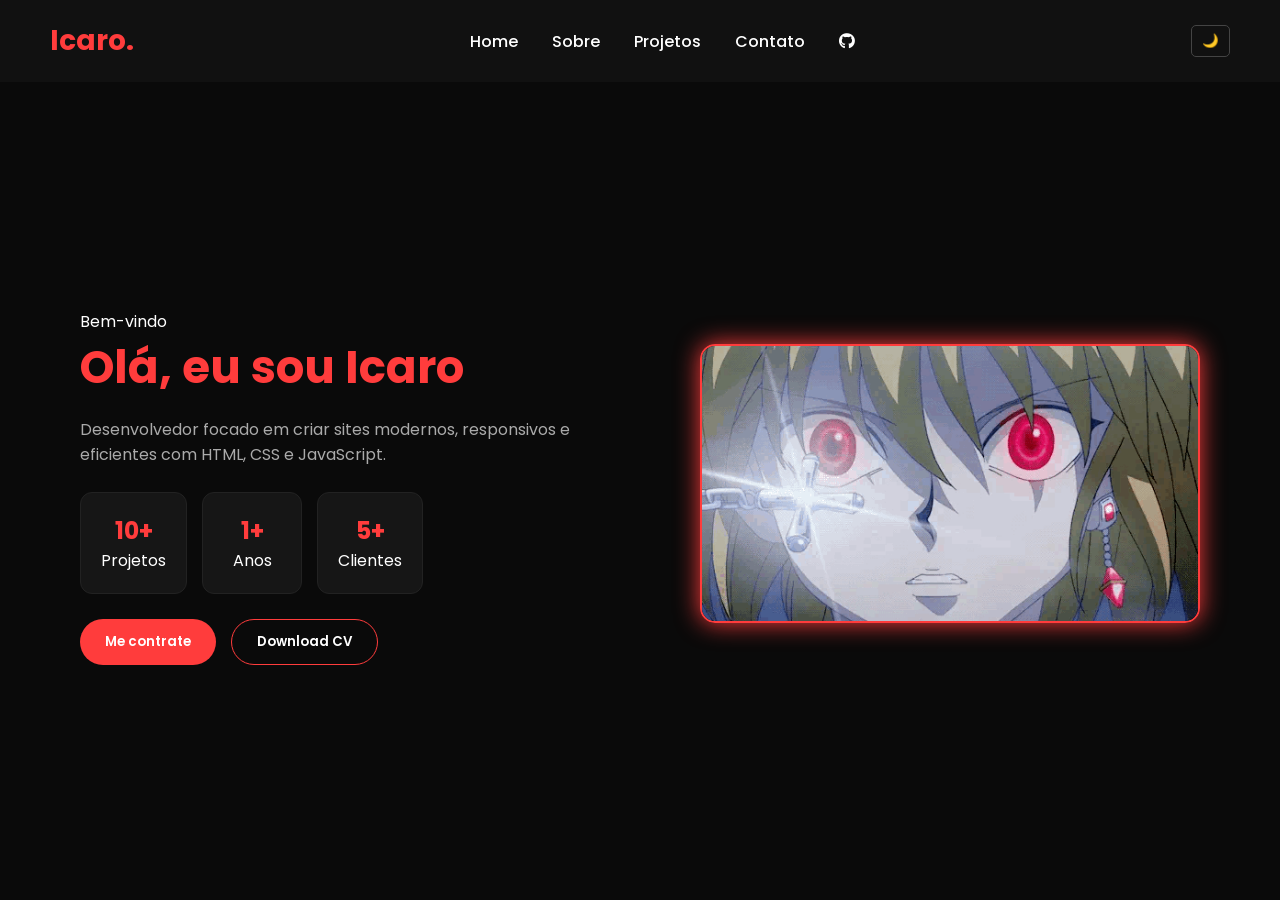
==== index.html @ 9171d2b3 "portfolio" ====
<!DOCTYPE html>
<html lang="pt-BR">
<head>
    <link href="https://fonts.googleapis.com/css2?family=Poppins:wght@300;400;600;700&display=swap" rel="stylesheet">
    <link rel="stylesheet" href="https://cdnjs.cloudflare.com/ajax/libs/font-awesome/6.4.2/css/all.min.css">
  <meta charset="UTF-8">
  <title>Portfólio</title>
  <link rel="stylesheet" href="style.css">
</head>
<body>

  <!-- NAVBAR -->
  <header class="navbar">
    <h1 class="logo">Icaro.</h1>
   <nav>
  <a href="#">Home</a>
  <a href="#">Sobre</a>
  <a href="#">Projetos</a>
  <a href="#">Contato</a>
  <a href="https://github.com/SynxGM" target="_blank" class="github-link">
    <i class="fa-brands fa-github"></i>
  </a>
</nav>
    <button id="toggleTema">🌙</button>
  </header>

  <!-- HERO -->
  <section class="hero">
    <div class="texto">
      <p>Bem-vindo</p>
      <h2>Olá, eu sou Icaro</h2>
      <p class="desc">
        Desenvolvedor focado em criar sites modernos,
        responsivos e eficientes com HTML, CSS e JavaScript.
      </p>

      <!-- CARDS -->
      <div class="cards">
        <div class="card">
          <h3>10+</h3>
          <p>Projetos</p>
        </div>
        <div class="card">
          <h3>1+</h3>
          <p>Anos</p>
        </div>
        <div class="card">
          <h3>5+</h3>
          <p>Clientes</p>
        </div>
      </div>

      <!-- BOTÕES -->
      <div class="botoes">
        <button class="btn">Me contrate</button>
        <button class="btn-outline">Download CV</button>
      </div>
    </div>

    <!-- IMAGEM -->
    <div class="imagem">
  <img src="imagem.gif" alt="">
</div>

</body>
<script src="script.js"></script>
</html>
---- style.css ----
/* =========================================
   1. RESET E CONFIGURAÇÕES GERAIS
   ========================================= */
* {
  margin: 0;
  padding: 0;
  box-sizing: border-box;
  font-family: 'Poppins', sans-serif; /* A fonte que você importou */
}

/* PADRÃO: MODO ESCURO (Dark Mode por padrão) */
body {
  background: #0a0a0a;
  color: white;
  transition: background 0.3s, color 0.3s;
}

/* =========================================
   2. NAVBAR
   ========================================= */
.navbar {
  display: flex;
  justify-content: space-between;
  align-items: center;
  padding: 20px 50px;
  background: #111;
  transition: 0.3s;
}

.logo {
  color: #ff3c3c;
  font-weight: 700;
  font-size: 28px;
}

nav a {
  margin: 0 15px;
  text-decoration: none;
  color: white; /* Cor no modo escuro */
  font-weight: 500;
  font-size: 16px;
  transition: 0.3s;
}

nav a:hover {
  color: #ff3c3c;
}

#toggleTema {
  cursor: pointer;
  background: transparent;
  border: 1px solid #444;
  padding: 5px 10px;
  border-radius: 5px;
  color: white;
}

/* =========================================
   3. HERO SECTION (CONTEÚDO PRINCIPAL)
   ========================================= */
.hero {
  display: flex;
  justify-content: space-around;
  align-items: center;
  height: 90vh;
  padding: 20px;
}

.texto h2 {
  color: #ff3c3c;
  font-size: 45px;
  font-weight: 700;
}

.desc {
  margin: 15px 0;
  color: #aaa;
  max-width: 500px;
}

/* CARDS */
.cards {
  display: flex;
  gap: 15px;
  margin: 25px 0;
}

.card {
  background: #161616;
  padding: 20px;
  border-radius: 12px;
  text-align: center;
  border: 1px solid #222;
  min-width: 100px;
}

.card h3 {
  color: #ff3c3c;
  font-size: 24px;
}

/* BOTÕES */
.botoes {
  display: flex;
  gap: 15px;
}

.btn {
  background: #ff3c3c;
  border: none;
  padding: 12px 25px;
  color: white;
  border-radius: 25px;
  cursor: pointer;
  font-weight: 600;
  transition: 0.3s;
}

.btn-outline {
  background: transparent;
  border: 1px solid #ff3c3c;
  padding: 12px 25px;
  color: white;
  border-radius: 25px;
  cursor: pointer;
  font-weight: 600;
  transition: 0.3s;
}

.btn:hover, .btn-outline:hover {
  transform: translateY(-3px);
  box-shadow: 0 5px 15px rgba(255, 60, 60, 0.4);
}

/* =========================================
   4. IMAGEM COM GLOW
   ========================================= */
.imagem img {
  width: 500px; /* Ajustado para um tamanho bom, mude se quiser */
  max-width: 100%;
  border-radius: 15px;
  border: 2px solid #ff3c3c;
  box-shadow: 0 0 25px #ff3c3c;
  transition: 0.4s;
}

.imagem img:hover {
  transform: scale(1.03);
  box-shadow: 0 0 45px #ff3c3c;
}

/* =========================================
   5. ☀️ MODO CLARO (Ativado via Classe .dark)
   ========================================= */

/* Quando o body tiver a classe .dark, estas regras sobrescrevem as de cima */
.dark {
  background: #f5f5f5;
  color: #111;
}

.dark .navbar {
  background: #ffffff;
  box-shadow: 0 2px 10px rgba(0,0,0,0.1);
}

.dark nav a {
  color: #333;
}

.dark .card {
  background: white;
  border: 1px solid #ddd;
  color: #111;
}

.dark .desc {
  color: #555;
}

.dark .btn-outline {
  color: #333;
}

.dark #toggleTema {
  color: black;
  border-color: #ccc;
}
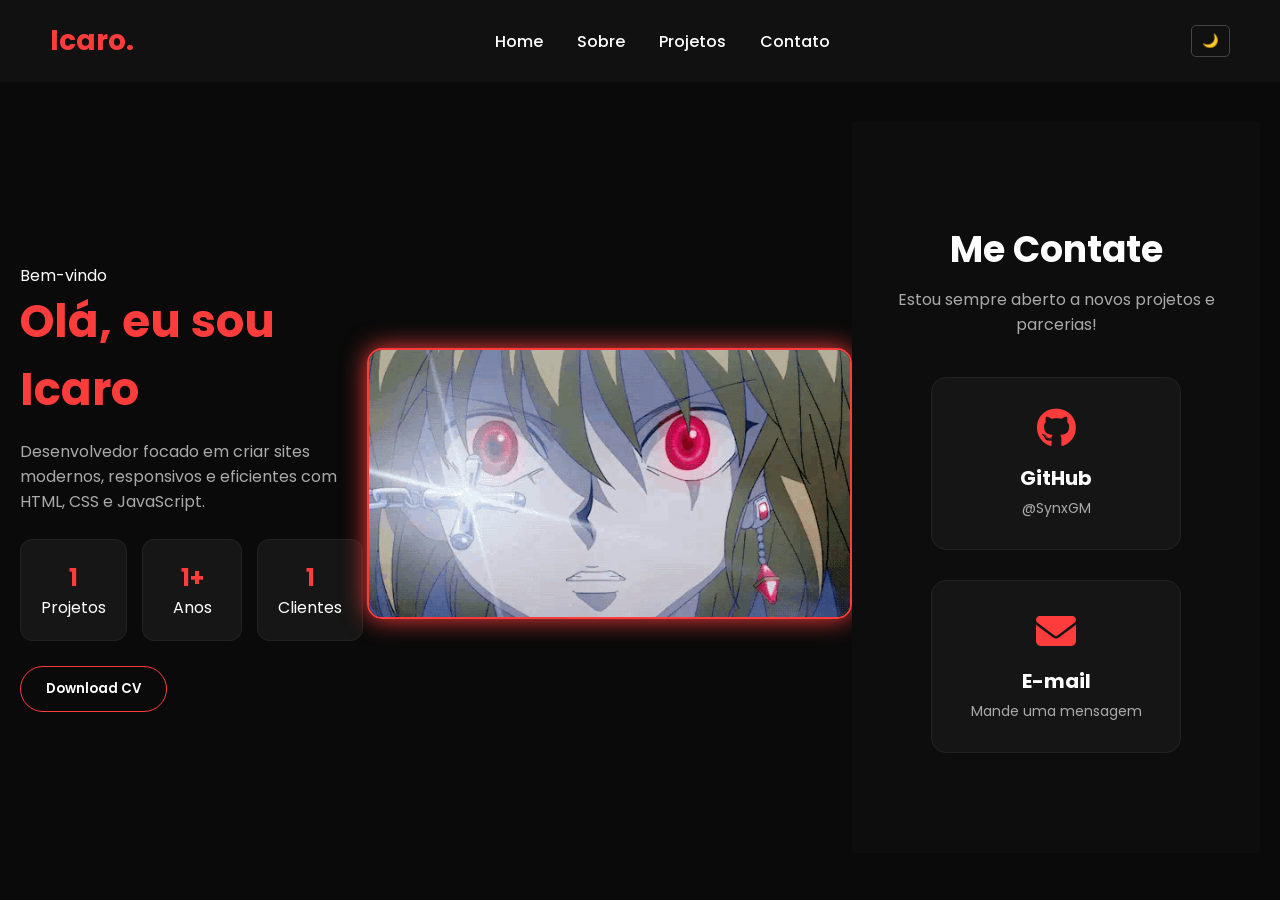
==== commit 4229f276: "Portfolio 1.1" ====
--- a/index.html
+++ b/index.html
@@ -12,14 +12,11 @@
   <!-- NAVBAR -->
   <header class="navbar">
     <h1 class="logo">Icaro.</h1>
-   <nav>
+  <nav>
   <a href="#">Home</a>
-  <a href="#">Sobre</a>
+  <a href="sobre.html" target="_blank">Sobre</a> 
   <a href="#">Projetos</a>
   <a href="#">Contato</a>
-  <a href="https://github.com/SynxGM" target="_blank" class="github-link">
-    <i class="fa-brands fa-github"></i>
-  </a>
 </nav>
     <button id="toggleTema">🌙</button>
   </header>
@@ -37,7 +34,7 @@
       <!-- CARDS -->
       <div class="cards">
         <div class="card">
-          <h3>10+</h3>
+          <h3>1</h3>
           <p>Projetos</p>
         </div>
         <div class="card">
@@ -45,14 +42,13 @@
           <p>Anos</p>
         </div>
         <div class="card">
-          <h3>5+</h3>
+          <h3>1</h3>
           <p>Clientes</p>
         </div>
       </div>
 
       <!-- BOTÕES -->
       <div class="botoes">
-        <button class="btn">Me contrate</button>
         <button class="btn-outline">Download CV</button>
       </div>
     </div>
@@ -64,4 +60,24 @@
 
 </body>
 <script src="script.js"></script>
-</html>+</html>
+<section class="contato" id="contato">
+    <div class="container-contato">
+        <h2>Me Contate</h2>
+        <p>Estou sempre aberto a novos projetos e parcerias!</p>
+        
+        <div class="contato-links">
+            <a href="https://github.com/SynxGM" target="_blank" class="contato-card">
+                <i class="fa-brands fa-github"></i>
+                <span>GitHub</span>
+                <p>@SynxGM</p>
+            </a>
+
+            <a href="mailto:seuemail@exemplo.com" class="contato-card">
+                <i class="fa-solid fa-envelope"></i>
+                <span>E-mail</span>
+                <p>Mande uma mensagem</p>
+            </a>
+        </div>
+    </div>
+</section>
--- a/style.css
+++ b/style.css
@@ -136,7 +136,7 @@
    4. IMAGEM COM GLOW
    ========================================= */
 .imagem img {
-  width: 500px; /* Ajustado para um tamanho bom, mude se quiser */
+  width: 700px; /* Ajustado para um tamanho bom, mude se quiser */
   max-width: 100%;
   border-radius: 15px;
   border: 2px solid #ff3c3c;
@@ -185,4 +185,165 @@
 .dark #toggleTema {
   color: black;
   border-color: #ccc;
+}
+/* =========================================
+   ESTILOS EXCLUSIVOS DA PÁGINA SOBRE
+   ========================================= */
+.sobre-detalhado {
+    padding: 80px 10% 100px; /* Espaçamento nas laterais */
+    background-color: #0a0a0a;
+}
+
+.container-sobre {
+    max-width: 1000px;
+    margin: 0 auto;
+}
+
+.sobre-header {
+    margin-bottom: 50px;
+}
+
+.sobre-header .tag {
+    color: #ff3c3c;
+    text-transform: uppercase;
+    letter-spacing: 2px;
+    font-size: 14px;
+    font-weight: 700;
+}
+
+.sobre-header h1 {
+    font-size: 45px;
+    margin-top: 10px;
+}
+
+/* GRID DOS CARDS */
+.grid-sobre {
+    display: grid;
+    grid-template-columns: repeat(auto-fit, minmax(300px, 1fr));
+    gap: 30px;
+}
+
+.card-texto {
+    background: #151515;
+    padding: 35px;
+    border-radius: 15px;
+    border-bottom: 4px solid #ff3c3c;
+    transition: 0.3s;
+}
+
+.card-texto:hover {
+    transform: translateY(-10px);
+    background: #1a1a1a;
+}
+
+.card-texto i {
+    font-size: 35px;
+    color: #ff3c3c;
+    margin-bottom: 20px;
+    display: block;
+}
+
+.card-texto h3 {
+    font-size: 22px;
+    margin-bottom: 15px;
+}
+
+.card-texto p {
+    color: #aaa;
+    line-height: 1.6;
+}
+
+/* TAGS DE ESTUDO */
+.metas {
+    margin-top: 60px;
+}
+
+.status-estudo {
+    display: flex;
+    flex-wrap: wrap;
+    gap: 15px;
+    justify-content: center;
+    margin-top: 20px;
+}
+
+.skill-tag {
+    background: #111;
+    border: 1px solid #333;
+    padding: 8px 20px;
+    border-radius: 50px;
+    font-size: 14px;
+    color: #ccc;
+    transition: 0.3s;
+}
+
+.skill-tag:hover {
+    border-color: #ff3c3c;
+    color: white;
+}
+
+.btn-voltar {
+    margin-top: 50px;
+}
+/* =========================================
+   ESTILOS DA SEÇÃO DE CONTATO
+   ========================================= */
+.contato {
+    padding: 100px 20px;
+    text-align: center;
+    background-color: #0d0d0d;
+}
+
+.contato h2 {
+    font-size: 36px;
+    margin-bottom: 10px;
+    color: white;
+}
+
+.contato p {
+    color: #aaa;
+    margin-bottom: 40px;
+}
+
+.contato-links {
+    display: flex;
+    justify-content: center;
+    gap: 30px;
+    flex-wrap: wrap;
+}
+
+.contato-card {
+    background: #151515;
+    padding: 30px;
+    border-radius: 15px;
+    text-decoration: none;
+    color: white;
+    width: 250px;
+    border: 1px solid #222;
+    transition: 0.3s ease-in-out;
+}
+
+.contato-card i {
+    font-size: 40px;
+    color: #ff3c3c;
+    margin-bottom: 15px;
+    display: block;
+}
+
+.contato-card span {
+    font-size: 20px;
+    font-weight: 700;
+    display: block;
+    margin-bottom: 5px;
+}
+
+.contato-card p {
+    font-size: 14px;
+    margin-bottom: 0;
+}
+
+/* Efeito de Hover */
+.contato-card:hover {
+    transform: translateY(-10px);
+    border-color: #ff3c3c;
+    box-shadow: 0 0 20px rgba(255, 60, 60, 0.3);
 }
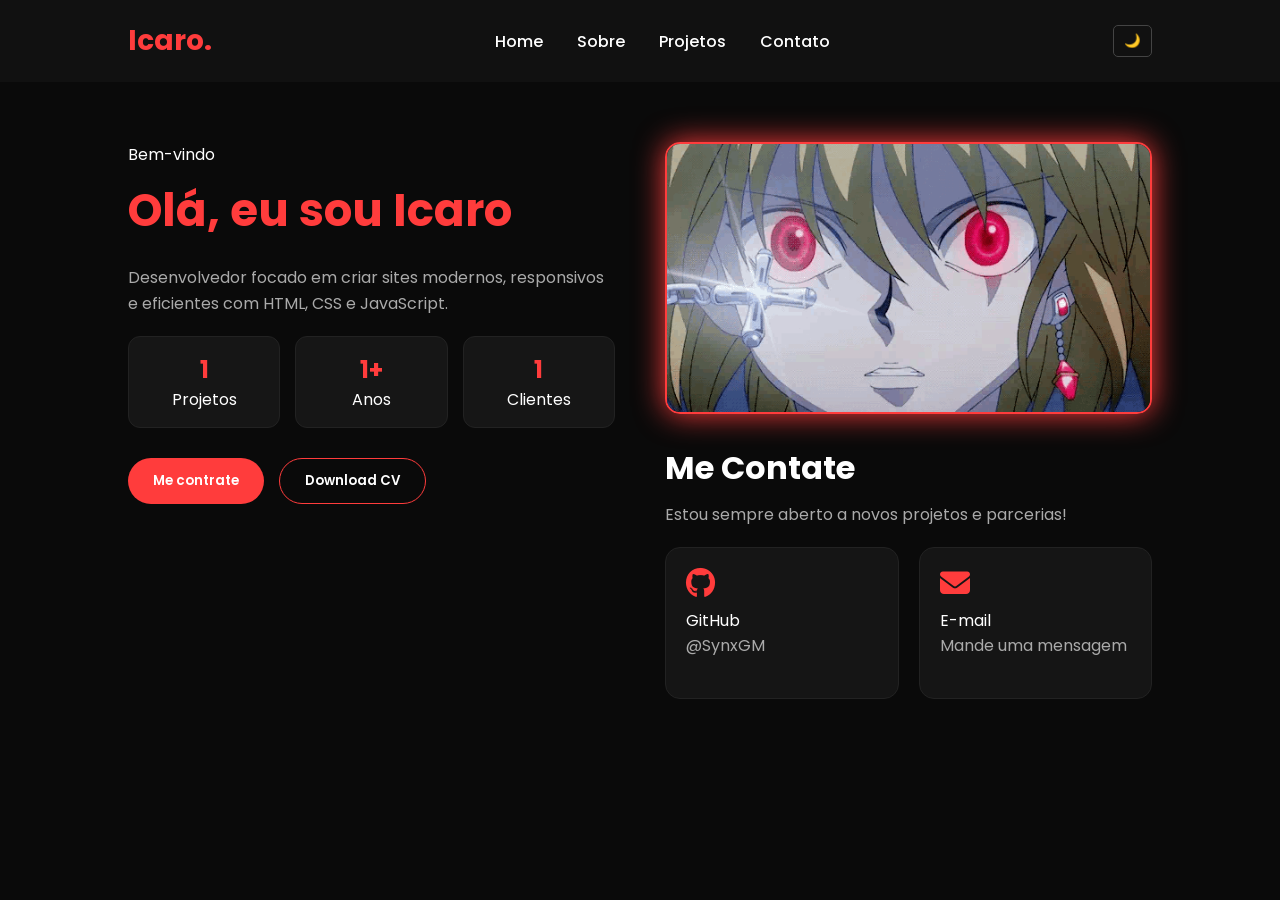
==== commit c12dea7e: "portfolio 2.0" ====
--- a/index.html
+++ b/index.html
@@ -3,81 +3,69 @@
 <head>
     <link href="https://fonts.googleapis.com/css2?family=Poppins:wght@300;400;600;700&display=swap" rel="stylesheet">
     <link rel="stylesheet" href="https://cdnjs.cloudflare.com/ajax/libs/font-awesome/6.4.2/css/all.min.css">
-  <meta charset="UTF-8">
-  <title>Portfólio</title>
-  <link rel="stylesheet" href="style.css">
+    <meta charset="UTF-8">
+    <title>Portfólio</title>
+    <link rel="stylesheet" href="style.css">
 </head>
 <body>
 
-  <!-- NAVBAR -->
-  <header class="navbar">
-    <h1 class="logo">Icaro.</h1>
-  <nav>
-  <a href="#">Home</a>
-  <a href="sobre.html" target="_blank">Sobre</a> 
-  <a href="#">Projetos</a>
-  <a href="#">Contato</a>
-</nav>
-    <button id="toggleTema">🌙</button>
-  </header>
+    <header class="navbar">
+        <h1 class="logo">Icaro.</h1>
+        <nav>
+            <a href="#">Home</a>
+            <a href="sobre.html" target="_blank">Sobre</a> 
+            <a href="#">Projetos</a>
+            <a href="#">Contato</a>
+        </nav>
+        <button id="toggleTema">🌙</button>
+    </header>
 
-  <!-- HERO -->
-  <section class="hero">
-    <div class="texto">
-      <p>Bem-vindo</p>
-      <h2>Olá, eu sou Icaro</h2>
-      <p class="desc">
-        Desenvolvedor focado em criar sites modernos,
-        responsivos e eficientes com HTML, CSS e JavaScript.
-      </p>
+    <section class="hero">
+        <div class="texto">
+            <p>Bem-vindo</p>
+            <h2>Olá, eu sou Icaro</h2>
+            <p class="desc">
+                Desenvolvedor focado em criar sites modernos,
+                responsivos e eficientes com HTML, CSS e JavaScript.
+            </p>
 
-      <!-- CARDS -->
-      <div class="cards">
-        <div class="card">
-          <h3>1</h3>
-          <p>Projetos</p>
+            <div class="cards">
+                <div class="card"><h3>1</h3><p>Projetos</p></div>
+                <div class="card"><h3>1+</h3><p>Anos</p></div>
+                <div class="card"><h3>1</h3><p>Clientes</p></div>
+            </div>
+
+            <div class="botoes">
+                <button class="btn">Me contrate</button>
+                <button class="btn-outline">Download CV</button>
+            </div>
         </div>
-        <div class="card">
-          <h3>1+</h3>
-          <p>Anos</p>
-        </div>
-        <div class="card">
-          <h3>1</h3>
-          <p>Clientes</p>
-        </div>
-      </div>
 
-      <!-- BOTÕES -->
-      <div class="botoes">
-        <button class="btn-outline">Download CV</button>
-      </div>
-    </div>
+        <div class="imagem">
+            <img src="imagem.gif" alt="Kurapika">
 
-    <!-- IMAGEM -->
-    <div class="imagem">
-  <img src="imagem.gif" alt="">
-</div>
+            <section class="contato" id="contato">
+                <div class="container-contato">
+                    <h2>Me Contate</h2>
+                    <p>Estou sempre aberto a novos projetos e parcerias!</p>
+                    
+                    <div class="contato-links">
+                        <a href="https://github.com/SynxGM" target="_blank" class="contato-card">
+                            <i class="fa-brands fa-github"></i>
+                            <span>GitHub</span>
+                            <p>@SynxGM</p>
+                        </a>
 
+                        <a href="mailto:seuemail@exemplo.com" class="contato-card">
+                            <i class="fa-solid fa-envelope"></i>
+                            <span>E-mail</span>
+                            <p>Mande uma mensagem</p>
+                        </a>
+                    </div>
+                </div>
+            </section>
+        </div> </section>
+
+    <script src="script.js"></script>
 </body>
-<script src="script.js"></script>
-</html>
-<section class="contato" id="contato">
-    <div class="container-contato">
-        <h2>Me Contate</h2>
-        <p>Estou sempre aberto a novos projetos e parcerias!</p>
-        
-        <div class="contato-links">
-            <a href="https://github.com/SynxGM" target="_blank" class="contato-card">
-                <i class="fa-brands fa-github"></i>
-                <span>GitHub</span>
-                <p>@SynxGM</p>
-            </a>
-
-            <a href="mailto:seuemail@exemplo.com" class="contato-card">
-                <i class="fa-solid fa-envelope"></i>
-                <span>E-mail</span>
-                <p>Mande uma mensagem</p>
-            </a>
-        </div>
-    </div>
-</section>+</html>
--- a/style.css
+++ b/style.css
@@ -2,348 +2,228 @@
    1. RESET E CONFIGURAÇÕES GERAIS
    ========================================= */
 * {
-  margin: 0;
-  padding: 0;
-  box-sizing: border-box;
-  font-family: 'Poppins', sans-serif; /* A fonte que você importou */
-}
-
-/* PADRÃO: MODO ESCURO (Dark Mode por padrão) */
+    margin: 0;
+    padding: 0;
+    box-sizing: border-box;
+    font-family: 'Poppins', sans-serif;
+}
+
 body {
-  background: #0a0a0a;
-  color: white;
-  transition: background 0.3s, color 0.3s;
+    background: #0a0a0a;
+    color: white;
+    transition: background 0.3s, color 0.3s;
+    overflow-x: hidden;
 }
 
 /* =========================================
    2. NAVBAR
    ========================================= */
 .navbar {
-  display: flex;
-  justify-content: space-between;
-  align-items: center;
-  padding: 20px 50px;
-  background: #111;
-  transition: 0.3s;
+    display: flex;
+    justify-content: space-between;
+    align-items: center;
+    padding: 20px 10%;
+    background: #111;
+    position: sticky;
+    top: 0;
+    z-index: 1000;
 }
 
 .logo {
-  color: #ff3c3c;
-  font-weight: 700;
-  font-size: 28px;
+    color: #ff3c3c;
+    font-weight: 700;
+    font-size: 28px;
 }
 
 nav a {
-  margin: 0 15px;
-  text-decoration: none;
-  color: white; /* Cor no modo escuro */
-  font-weight: 500;
-  font-size: 16px;
-  transition: 0.3s;
+    margin: 0 15px;
+    text-decoration: none;
+    color: white;
+    font-weight: 500;
+    transition: 0.3s;
 }
 
 nav a:hover {
-  color: #ff3c3c;
+    color: #ff3c3c;
 }
 
 #toggleTema {
-  cursor: pointer;
-  background: transparent;
-  border: 1px solid #444;
-  padding: 5px 10px;
-  border-radius: 5px;
-  color: white;
-}
-
-/* =========================================
-   3. HERO SECTION (CONTEÚDO PRINCIPAL)
+    cursor: pointer;
+    background: transparent;
+    border: 1px solid #444;
+    padding: 5px 10px;
+    border-radius: 5px;
+    color: white;
+}
+
+/* =========================================
+   3. HERO SECTION (GRID LAYOUT)
    ========================================= */
 .hero {
-  display: flex;
-  justify-content: space-around;
-  align-items: center;
-  height: 90vh;
-  padding: 20px;
+    display: grid;
+    grid-template-columns: 1fr 1fr; /* Divide em duas colunas */
+    gap: 50px;
+    padding: 60px 10%;
+    align-items: start; /* Alinha o conteúdo no topo */
+    min-height: 90vh;
+}
+
+/* Coluna da Esquerda */
+.texto {
+    display: flex;
+    flex-direction: column;
+    justify-content: center;
 }
 
 .texto h2 {
-  color: #ff3c3c;
-  font-size: 45px;
-  font-weight: 700;
+    color: #ff3c3c;
+    font-size: 45px;
+    font-weight: 700;
+    margin-top: 10px;
 }
 
 .desc {
-  margin: 15px 0;
-  color: #aaa;
-  max-width: 500px;
-}
-
-/* CARDS */
-.cards {
-  display: flex;
-  gap: 15px;
-  margin: 25px 0;
-}
-
-.card {
-  background: #161616;
-  padding: 20px;
-  border-radius: 12px;
-  text-align: center;
-  border: 1px solid #222;
-  min-width: 100px;
-}
-
-.card h3 {
-  color: #ff3c3c;
-  font-size: 24px;
-}
-
-/* BOTÕES */
-.botoes {
-  display: flex;
-  gap: 15px;
-}
-
-.btn {
-  background: #ff3c3c;
-  border: none;
-  padding: 12px 25px;
-  color: white;
-  border-radius: 25px;
-  cursor: pointer;
-  font-weight: 600;
-  transition: 0.3s;
-}
-
-.btn-outline {
-  background: transparent;
-  border: 1px solid #ff3c3c;
-  padding: 12px 25px;
-  color: white;
-  border-radius: 25px;
-  cursor: pointer;
-  font-weight: 600;
-  transition: 0.3s;
-}
-
-.btn:hover, .btn-outline:hover {
-  transform: translateY(-3px);
-  box-shadow: 0 5px 15px rgba(255, 60, 60, 0.4);
-}
-
-/* =========================================
-   4. IMAGEM COM GLOW
-   ========================================= */
-.imagem img {
-  width: 700px; /* Ajustado para um tamanho bom, mude se quiser */
-  max-width: 100%;
-  border-radius: 15px;
-  border: 2px solid #ff3c3c;
-  box-shadow: 0 0 25px #ff3c3c;
-  transition: 0.4s;
-}
-
-.imagem img:hover {
-  transform: scale(1.03);
-  box-shadow: 0 0 45px #ff3c3c;
-}
-
-/* =========================================
-   5. ☀️ MODO CLARO (Ativado via Classe .dark)
-   ========================================= */
-
-/* Quando o body tiver a classe .dark, estas regras sobrescrevem as de cima */
-.dark {
-  background: #f5f5f5;
-  color: #111;
-}
-
-.dark .navbar {
-  background: #ffffff;
-  box-shadow: 0 2px 10px rgba(0,0,0,0.1);
-}
-
-.dark nav a {
-  color: #333;
-}
-
-.dark .card {
-  background: white;
-  border: 1px solid #ddd;
-  color: #111;
-}
-
-.dark .desc {
-  color: #555;
-}
-
-.dark .btn-outline {
-  color: #333;
-}
-
-.dark #toggleTema {
-  color: black;
-  border-color: #ccc;
-}
-/* =========================================
-   ESTILOS EXCLUSIVOS DA PÁGINA SOBRE
-   ========================================= */
-.sobre-detalhado {
-    padding: 80px 10% 100px; /* Espaçamento nas laterais */
-    background-color: #0a0a0a;
-}
-
-.container-sobre {
-    max-width: 1000px;
-    margin: 0 auto;
-}
-
-.sobre-header {
-    margin-bottom: 50px;
-}
-
-.sobre-header .tag {
-    color: #ff3c3c;
-    text-transform: uppercase;
-    letter-spacing: 2px;
-    font-size: 14px;
-    font-weight: 700;
-}
-
-.sobre-header h1 {
-    font-size: 45px;
-    margin-top: 10px;
-}
-
-/* GRID DOS CARDS */
-.grid-sobre {
-    display: grid;
-    grid-template-columns: repeat(auto-fit, minmax(300px, 1fr));
-    gap: 30px;
-}
-
-.card-texto {
-    background: #151515;
-    padding: 35px;
-    border-radius: 15px;
-    border-bottom: 4px solid #ff3c3c;
-    transition: 0.3s;
-}
-
-.card-texto:hover {
-    transform: translateY(-10px);
-    background: #1a1a1a;
-}
-
-.card-texto i {
-    font-size: 35px;
-    color: #ff3c3c;
-    margin-bottom: 20px;
-    display: block;
-}
-
-.card-texto h3 {
-    font-size: 22px;
-    margin-bottom: 15px;
-}
-
-.card-texto p {
+    margin: 20px 0;
     color: #aaa;
     line-height: 1.6;
 }
 
-/* TAGS DE ESTUDO */
-.metas {
-    margin-top: 60px;
-}
-
-.status-estudo {
-    display: flex;
-    flex-wrap: wrap;
+/* Cards de Estatísticas */
+.cards {
+    display: flex;
     gap: 15px;
-    justify-content: center;
-    margin-top: 20px;
-}
-
-.skill-tag {
-    background: #111;
-    border: 1px solid #333;
-    padding: 8px 20px;
-    border-radius: 50px;
-    font-size: 14px;
-    color: #ccc;
+    margin-bottom: 30px;
+}
+
+.card {
+    background: #161616;
+    padding: 15px;
+    border-radius: 12px;
+    text-align: center;
+    border: 1px solid #222;
+    flex: 1;
+}
+
+.card h3 {
+    color: #ff3c3c;
+    font-size: 24px;
+}
+
+/* Botões */
+.botoes {
+    display: flex;
+    gap: 15px;
+}
+
+.btn {
+    background: #ff3c3c;
+    border: none;
+    padding: 12px 25px;
+    color: white;
+    border-radius: 25px;
+    cursor: pointer;
+    font-weight: 600;
     transition: 0.3s;
 }
 
-.skill-tag:hover {
-    border-color: #ff3c3c;
-    color: white;
-}
-
-.btn-voltar {
-    margin-top: 50px;
-}
-/* =========================================
-   ESTILOS DA SEÇÃO DE CONTATO
-   ========================================= */
+.btn-outline {
+    background: transparent;
+    border: 1px solid #ff3c3c;
+    padding: 12px 25px;
+    color: white;
+    border-radius: 25px;
+    cursor: pointer;
+    font-weight: 600;
+}
+
+.btn:hover, .btn-outline:hover {
+    transform: translateY(-3px);
+    box-shadow: 0 5px 15px rgba(255, 60, 60, 0.4);
+}
+
+/* =========================================
+   4. COLUNA DA DIREITA (IMAGEM + CONTATO)
+   ========================================= */
+.imagem {
+    display: flex;
+    flex-direction: column;
+    gap: 30px;
+    align-items: flex-start; /* ALINHA TUDO À ESQUERDA DA COLUNA */
+}
+
+.imagem img {
+    width: 100%;
+    max-width: 600px;
+    border-radius: 15px;
+    border: 2px solid #ff3c3c;
+    box-shadow: 0 0 30px #ff3c3c;
+    transition: 0.4s;
+}
+
+.imagem img:hover {
+    transform: scale(1.02);
+}
+
+/* Estilo do Contato embutido na coluna */
 .contato {
-    padding: 100px 20px;
-    text-align: center;
-    background-color: #0d0d0d;
+    text-align: left;
+    width: 100%;
 }
 
 .contato h2 {
-    font-size: 36px;
+    font-size: 32px;
     margin-bottom: 10px;
-    color: white;
 }
 
 .contato p {
     color: #aaa;
-    margin-bottom: 40px;
+    margin-bottom: 20px;
 }
 
 .contato-links {
     display: flex;
-    justify-content: center;
-    gap: 30px;
+    gap: 20px;
     flex-wrap: wrap;
 }
 
 .contato-card {
     background: #151515;
-    padding: 30px;
+    padding: 20px;
     border-radius: 15px;
     text-decoration: none;
     color: white;
-    width: 250px;
+    flex: 1;
+    min-width: 200px;
     border: 1px solid #222;
-    transition: 0.3s ease-in-out;
+    transition: 0.3s;
 }
 
 .contato-card i {
-    font-size: 40px;
-    color: #ff3c3c;
-    margin-bottom: 15px;
+    font-size: 30px;
+    color: #ff3c3c;
+    margin-bottom: 10px;
     display: block;
 }
 
-.contato-card span {
-    font-size: 20px;
-    font-weight: 700;
-    display: block;
-    margin-bottom: 5px;
-}
-
-.contato-card p {
-    font-size: 14px;
-    margin-bottom: 0;
-}
-
-/* Efeito de Hover */
 .contato-card:hover {
-    transform: translateY(-10px);
+    transform: translateY(-5px);
     border-color: #ff3c3c;
-    box-shadow: 0 0 20px rgba(255, 60, 60, 0.3);
-}+    box-shadow: 0 5px 15px rgba(255, 60, 60, 0.2);
+}
+
+/* =========================================
+   5. MODO CLARO
+   ========================================= */
+.dark {
+    background: #f5f5f5;
+    color: #111;
+}
+
+.dark .navbar { background: #ffffff; }
+.dark nav a { color: #333; }
+.dark .card, .dark .contato-card { 
+    background: white; 
+    border-color: #ddd; 
+    color: #111; 
+}
+.dark .desc, .dark .contato p { color: #555; }
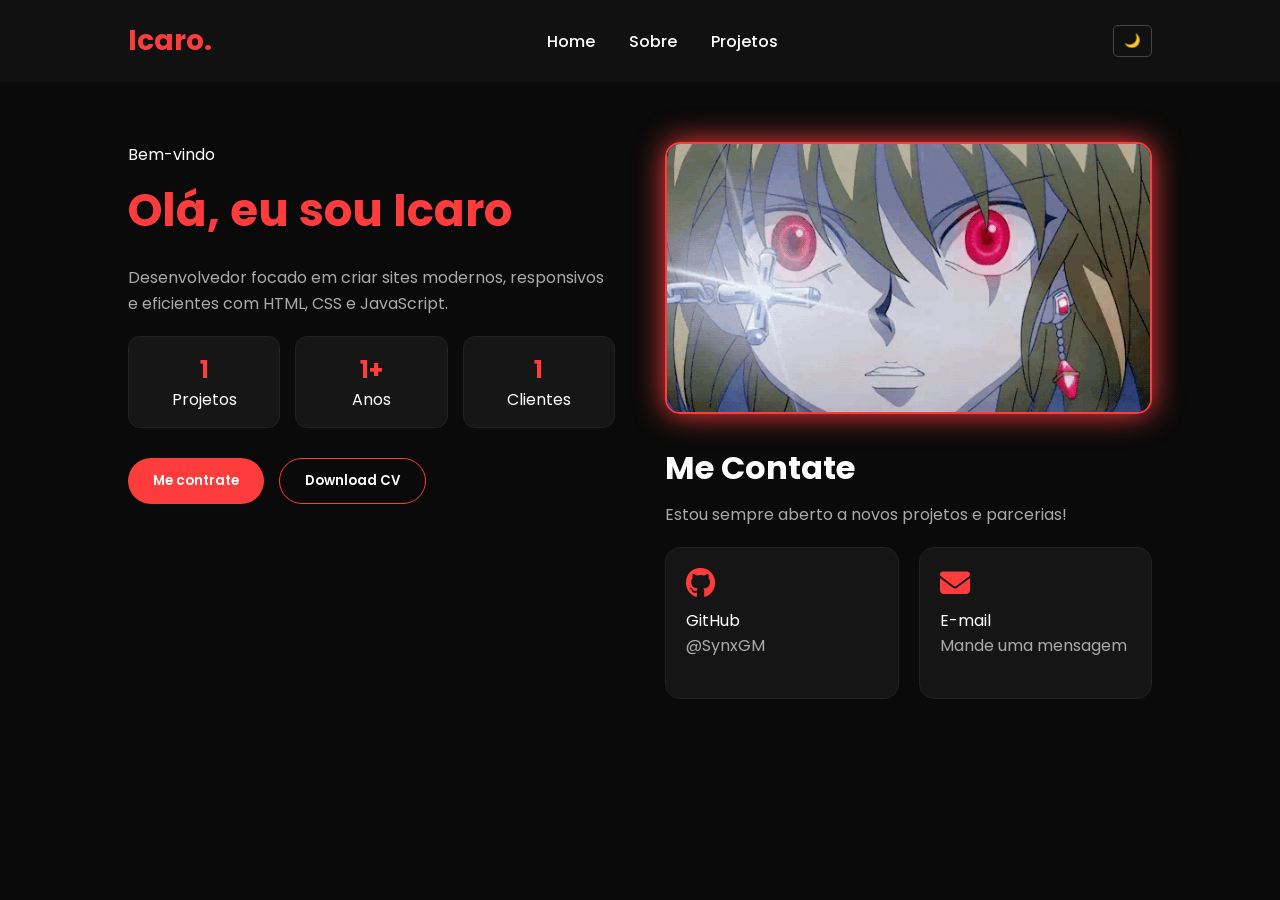
==== commit 65af4cf2: "portfolio 2.1" ====
--- a/index.html
+++ b/index.html
@@ -15,7 +15,6 @@
             <a href="#">Home</a>
             <a href="sobre.html" target="_blank">Sobre</a> 
             <a href="#">Projetos</a>
-            <a href="#">Contato</a>
         </nav>
         <button id="toggleTema">🌙</button>
     </header>
--- a/style.css
+++ b/style.css
@@ -226,4 +226,115 @@
     border-color: #ddd; 
     color: #111; 
 }
-.dark .desc, .dark .contato p { color: #555; }+.dark .desc, .dark .contato p { color: #555; }
+.dark .btn-outline {
+    color: #000; /* Define a cor do texto como preto */
+    border-color: #ff3c3c;
+}
+/* =========================================
+   ESTILIZAÇÃO DA PÁGINA SOBRE
+   ========================================= */
+
+.sobre-detalhado {
+    padding: 60px 10%;
+    min-height: 100vh;
+}
+
+.sobre-header {
+    margin-bottom: 40px;
+}
+
+.tag {
+    color: #ff3c3c;
+    font-weight: 600;
+    text-transform: uppercase;
+    font-size: 14px;
+    letter-spacing: 1px;
+}
+
+/* Grid de Cards */
+.grid-sobre {
+    display: grid;
+    grid-template-columns: repeat(auto-fit, minmax(300px, 1fr));
+    gap: 20px;
+    margin-bottom: 40px;
+}
+
+/* Card Individual */
+.card-texto {
+    background: #151515;
+    padding: 30px;
+    border-radius: 15px;
+    border: 1px solid #222;
+    transition: 0.3s ease;
+}
+
+.card-texto:hover {
+    border-color: #ff3c3c;
+    transform: translateY(-5px);
+    box-shadow: 0 10px 20px rgba(255, 60, 60, 0.1);
+}
+
+.card-texto i {
+    font-size: 35px;
+    color: #ff3c3c;
+    margin-bottom: 20px;
+    display: block;
+}
+
+.card-texto h3 {
+    margin-bottom: 15px;
+    font-size: 22px;
+}
+
+.card-texto p {
+    color: #aaa;
+    line-height: 1.7;
+}
+
+/* Seção de Skills/Estudos */
+.metas h3 {
+    margin-bottom: 20px;
+}
+
+.status-estudo {
+    display: flex;
+    flex-wrap: wrap;
+    gap: 12px;
+}
+
+.skill-tag {
+    background: #1a1a1a;
+    border: 1px solid #333;
+    padding: 8px 18px;
+    border-radius: 30px;
+    font-size: 14px;
+    color: #eee;
+    transition: 0.3s;
+}
+
+.skill-tag:hover {
+    background: #ff3c3c;
+    border-color: #ff3c3c;
+}
+
+.btn-voltar {
+    margin-top: 50px;
+}
+
+/* Ajustes para o MODO CLARO (.dark) */
+.dark .card-texto {
+    background: #fff;
+    border-color: #ddd;
+    color: #111;
+}
+
+.dark .card-texto p {
+    color: #555;
+}
+
+.dark .skill-tag {
+    background: #eee;
+    color: #333;
+    border-color: #ddd;
+}
